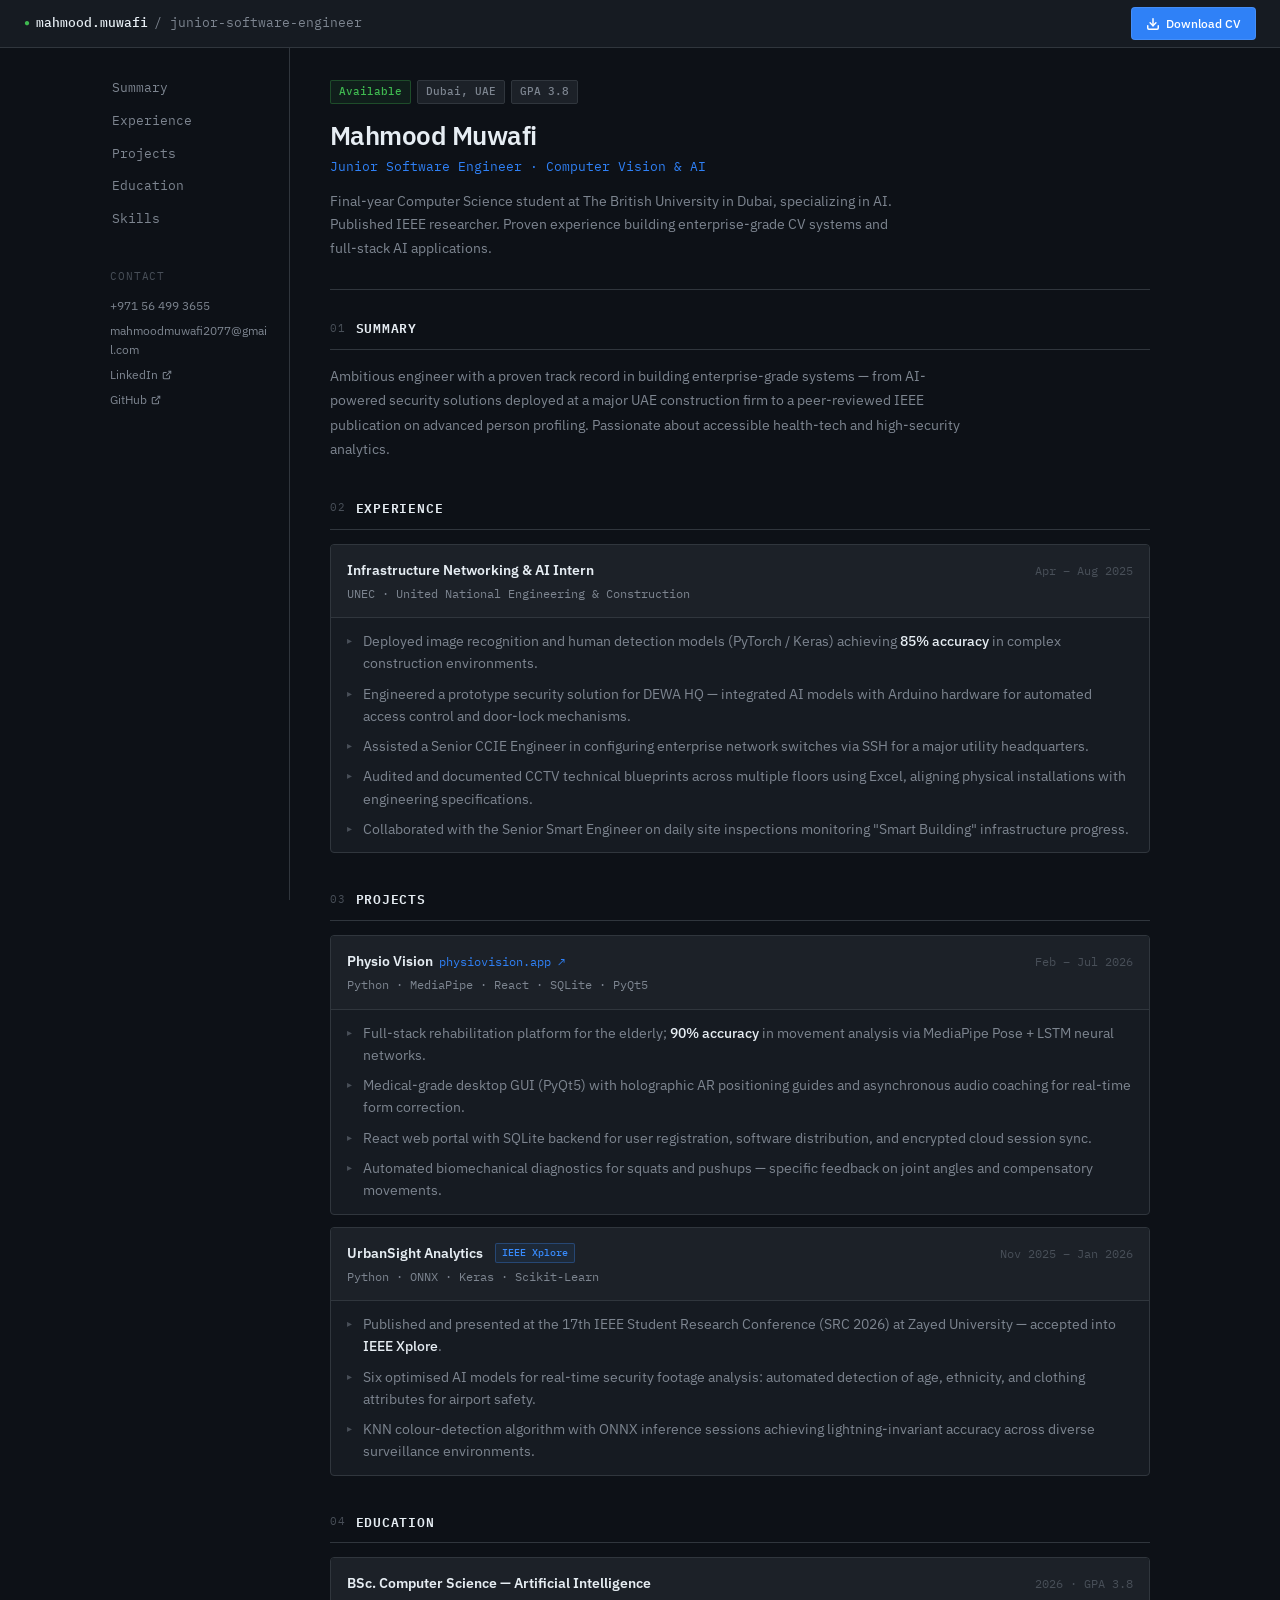
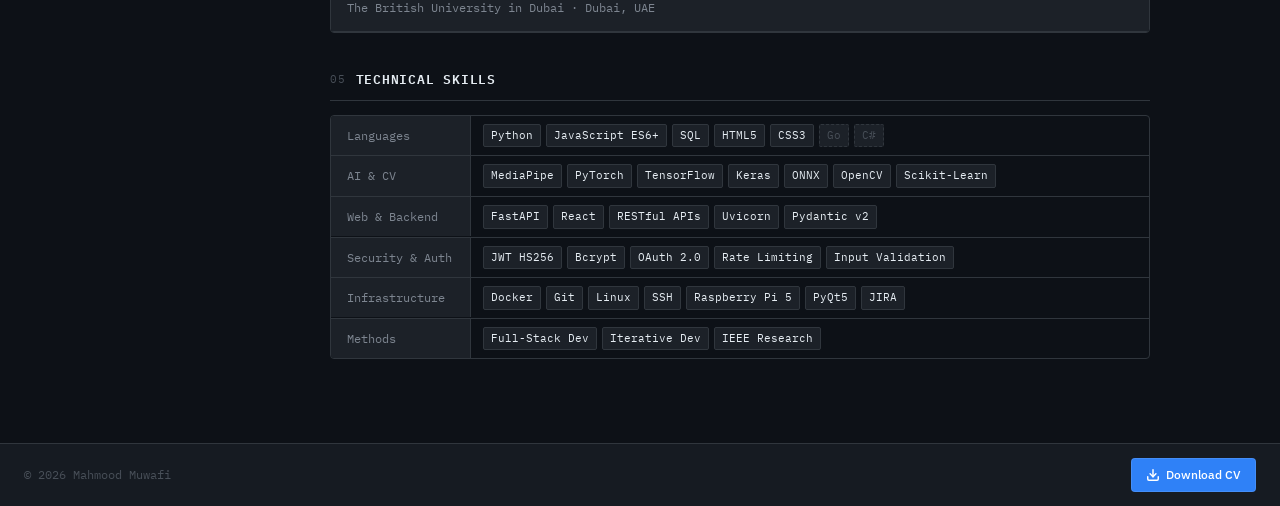
==== index.html @ f685f563 "Add files via upload" ====
<!DOCTYPE html>
<html lang="en">
<head>
  <meta charset="UTF-8" />
  <meta name="viewport" content="width=device-width, initial-scale=1.0" />
  <title>Mahmood Muwafi — Software Engineer</title>
  <link rel="stylesheet" href="style.css" />
  <link rel="preconnect" href="https://fonts.googleapis.com" />
  <link rel="preconnect" href="https://fonts.gstatic.com" crossorigin />
  <link href="https://fonts.googleapis.com/css2?family=IBM+Plex+Mono:wght@400;500&family=IBM+Plex+Sans:wght@300;400;500;600&display=swap" rel="stylesheet" />
</head>
<body>

  <!-- NAV -->
  <header class="nav">
    <div class="nav-left">
      <span class="nav-badge">●</span>
      <span class="nav-name">mahmood.muwafi</span>
      <span class="nav-role">/ junior-software-engineer</span>
    </div>
    <a class="btn-download" href="Resume2026.docx" download>
      <svg width="14" height="14" viewBox="0 0 24 24" fill="none" stroke="currentColor" stroke-width="2.5" stroke-linecap="round" stroke-linejoin="round"><path d="M21 15v4a2 2 0 0 1-2 2H5a2 2 0 0 1-2-2v-4"/><polyline points="7 10 12 15 17 10"/><line x1="12" y1="15" x2="12" y2="3"/></svg>
      Download CV
    </a>
  </header>

  <div class="layout">

    <!-- SIDEBAR -->
    <aside class="sidebar">
      <nav class="sidenav">
        <a href="#summary" class="sidenav-item">Summary</a>
        <a href="#experience" class="sidenav-item">Experience</a>
        <a href="#projects" class="sidenav-item">Projects</a>
        <a href="#education" class="sidenav-item">Education</a>
        <a href="#skills" class="sidenav-item">Skills</a>
      </nav>
      <div class="sidebar-contacts">
        <span class="sidebar-heading">Contact</span>
        <a href="tel:+971564993655" class="contact-link">+971 56 499 3655</a>
        <a href="mailto:mahmoodmuwafi2077@gmail.com" class="contact-link">mahmoodmuwafi2077@gmail.com</a>
        <a href="https://www.linkedin.com/in/mahmood-mw/" target="_blank" class="contact-link contact-ext">
          LinkedIn
          <svg width="10" height="10" viewBox="0 0 24 24" fill="none" stroke="currentColor" stroke-width="2.5"><path d="M18 13v6a2 2 0 0 1-2 2H5a2 2 0 0 1-2-2V8a2 2 0 0 1 2-2h6"/><polyline points="15 3 21 3 21 9"/><line x1="10" y1="14" x2="21" y2="3"/></svg>
        </a>
        <a href="https://github.com/wideindeed" target="_blank" class="contact-link contact-ext">
          GitHub
          <svg width="10" height="10" viewBox="0 0 24 24" fill="none" stroke="currentColor" stroke-width="2.5"><path d="M18 13v6a2 2 0 0 1-2 2H5a2 2 0 0 1-2-2V8a2 2 0 0 1 2-2h6"/><polyline points="15 3 21 3 21 9"/><line x1="10" y1="14" x2="21" y2="3"/></svg>
        </a>
      </div>
    </aside>

    <!-- MAIN CONTENT -->
    <main class="content">

      <!-- HERO -->
      <section class="hero">
        <div class="hero-meta">
          <span class="chip chip-green">Available</span>
          <span class="chip">Dubai, UAE</span>
          <span class="chip">GPA 3.8</span>
        </div>
        <h1>Mahmood Muwafi</h1>
        <p class="hero-title">Junior Software Engineer · Computer Vision &amp; AI</p>
        <p class="hero-desc">Final-year Computer Science student at The British University in Dubai, specializing in AI. Published IEEE researcher. Proven experience building enterprise-grade CV systems and full-stack AI applications.</p>
      </section>

      <hr class="divider" />

      <!-- SUMMARY -->
      <section class="section" id="summary">
        <h2 class="section-label">
          <span class="label-num">01</span>
          Summary
        </h2>
        <p class="body-text">Ambitious engineer with a proven track record in building enterprise-grade systems — from AI-powered security solutions deployed at a major UAE construction firm to a peer-reviewed IEEE publication on advanced person profiling. Passionate about accessible health-tech and high-security analytics.</p>
      </section>

      <!-- EXPERIENCE -->
      <section class="section" id="experience">
        <h2 class="section-label">
          <span class="label-num">02</span>
          Experience
        </h2>
        <div class="card">
          <div class="card-header">
            <div class="card-header-left">
              <span class="card-title">Infrastructure Networking &amp; AI Intern</span>
              <span class="card-org">UNEC · United National Engineering &amp; Construction</span>
            </div>
            <span class="card-date">Apr – Aug 2025</span>
          </div>
          <ul class="card-list">
            <li>Deployed image recognition and human detection models (PyTorch / Keras) achieving <strong>85% accuracy</strong> in complex construction environments.</li>
            <li>Engineered a prototype security solution for DEWA HQ — integrated AI models with Arduino hardware for automated access control and door-lock mechanisms.</li>
            <li>Assisted a Senior CCIE Engineer in configuring enterprise network switches via SSH for a major utility headquarters.</li>
            <li>Audited and documented CCTV technical blueprints across multiple floors using Excel, aligning physical installations with engineering specifications.</li>
            <li>Collaborated with the Senior Smart Engineer on daily site inspections monitoring "Smart Building" infrastructure progress.</li>
          </ul>
        </div>
      </section>

      <!-- PROJECTS -->
      <section class="section" id="projects">
        <h2 class="section-label">
          <span class="label-num">03</span>
          Projects
        </h2>

        <div class="card">
          <div class="card-header">
            <div class="card-header-left">
              <span class="card-title">
                Physio Vision
                <a href="https://physiovision.app" target="_blank" class="card-link">physiovision.app ↗</a>
              </span>
              <span class="card-org">Python · MediaPipe · React · SQLite · PyQt5</span>
            </div>
            <span class="card-date">Feb – Jul 2026</span>
          </div>
          <ul class="card-list">
            <li>Full-stack rehabilitation platform for the elderly; <strong>90% accuracy</strong> in movement analysis via MediaPipe Pose + LSTM neural networks.</li>
            <li>Medical-grade desktop GUI (PyQt5) with holographic AR positioning guides and asynchronous audio coaching for real-time form correction.</li>
            <li>React web portal with SQLite backend for user registration, software distribution, and encrypted cloud session sync.</li>
            <li>Automated biomechanical diagnostics for squats and pushups — specific feedback on joint angles and compensatory movements.</li>
          </ul>
        </div>

        <div class="card">
          <div class="card-header">
            <div class="card-header-left">
              <span class="card-title">
                UrbanSight Analytics
                <span class="chip chip-blue">IEEE Xplore</span>
              </span>
              <span class="card-org">Python · ONNX · Keras · Scikit-Learn</span>
            </div>
            <span class="card-date">Nov 2025 – Jan 2026</span>
          </div>
          <ul class="card-list">
            <li>Published and presented at the 17th IEEE Student Research Conference (SRC 2026) at Zayed University — accepted into <strong>IEEE Xplore</strong>.</li>
            <li>Six optimised AI models for real-time security footage analysis: automated detection of age, ethnicity, and clothing attributes for airport safety.</li>
            <li>KNN colour-detection algorithm with ONNX inference sessions achieving lightning-invariant accuracy across diverse surveillance environments.</li>
          </ul>
        </div>
      </section>

      <!-- EDUCATION -->
      <section class="section" id="education">
        <h2 class="section-label">
          <span class="label-num">04</span>
          Education
        </h2>
        <div class="card">
          <div class="card-header">
            <div class="card-header-left">
              <span class="card-title">BSc. Computer Science — Artificial Intelligence</span>
              <span class="card-org">The British University in Dubai · Dubai, UAE</span>
            </div>
            <span class="card-date">2026 · GPA 3.8</span>
          </div>
        </div>
      </section>

      <!-- SKILLS -->
      <section class="section" id="skills">
        <h2 class="section-label">
          <span class="label-num">05</span>
          Technical Skills
        </h2>
        <div class="skills-table">
          <div class="skills-row">
            <span class="skills-key">Languages</span>
            <div class="skills-val">
              <span class="tag">Python</span><span class="tag">JavaScript ES6+</span><span class="tag">SQL</span><span class="tag">HTML5</span><span class="tag">CSS3</span><span class="tag tag-dim">Go</span><span class="tag tag-dim">C#</span>
            </div>
          </div>
          <div class="skills-row">
            <span class="skills-key">AI &amp; CV</span>
            <div class="skills-val">
              <span class="tag">MediaPipe</span><span class="tag">PyTorch</span><span class="tag">TensorFlow</span><span class="tag">Keras</span><span class="tag">ONNX</span><span class="tag">OpenCV</span><span class="tag">Scikit-Learn</span>
            </div>
          </div>
          <div class="skills-row">
            <span class="skills-key">Web &amp; Backend</span>
            <div class="skills-val">
              <span class="tag">FastAPI</span><span class="tag">React</span><span class="tag">RESTful APIs</span><span class="tag">Uvicorn</span><span class="tag">Pydantic v2</span>
            </div>
          </div>
          <div class="skills-row">
            <span class="skills-key">Security &amp; Auth</span>
            <div class="skills-val">
              <span class="tag">JWT HS256</span><span class="tag">Bcrypt</span><span class="tag">OAuth 2.0</span><span class="tag">Rate Limiting</span><span class="tag">Input Validation</span>
            </div>
          </div>
          <div class="skills-row">
            <span class="skills-key">Infrastructure</span>
            <div class="skills-val">
              <span class="tag">Docker</span><span class="tag">Git</span><span class="tag">Linux</span><span class="tag">SSH</span><span class="tag">Raspberry Pi 5</span><span class="tag">PyQt5</span><span class="tag">JIRA</span>
            </div>
          </div>
          <div class="skills-row">
            <span class="skills-key">Methods</span>
            <div class="skills-val">
              <span class="tag">Full-Stack Dev</span><span class="tag">Iterative Dev</span><span class="tag">IEEE Research</span>
            </div>
          </div>
        </div>
      </section>

    </main>
  </div>

  <footer class="footer">
    <span class="footer-copy">© 2026 Mahmood Muwafi</span>
    <a class="btn-download" href="Resume2026.docx" download>
      <svg width="14" height="14" viewBox="0 0 24 24" fill="none" stroke="currentColor" stroke-width="2.5" stroke-linecap="round" stroke-linejoin="round"><path d="M21 15v4a2 2 0 0 1-2 2H5a2 2 0 0 1-2-2v-4"/><polyline points="7 10 12 15 17 10"/><line x1="12" y1="15" x2="12" y2="3"/></svg>
      Download CV
    </a>
  </footer>

</body>
</html>
---- style.css ----
/* ── Reset ── */
*, *::before, *::after { box-sizing: border-box; margin: 0; padding: 0; }

/* ── Variables: Dark Slate IDE Theme ── */
:root {
  --bg:          #0d1117;
  --bg-raised:   #161b22;
  --bg-overlay:  #1c2128;
  --border:      #30363d;
  --border-hi:   #484f58;

  --text:        #e6edf3;
  --text-muted:  #7d8590;
  --text-dim:    #484f58;

  --accent:      #2f81f7;
  --accent-dim:  #1f6feb;
  --green:       #3fb950;
  --blue-chip:   #388bfd;

  --font-sans:   'IBM Plex Sans', 'Segoe UI', system-ui, sans-serif;
  --font-mono:   'IBM Plex Mono', 'Fira Code', 'Cascadia Code', monospace;

  --max:         1100px;
  --sidebar-w:   200px;
}

html { scroll-behavior: smooth; }

body {
  background: var(--bg);
  color: var(--text);
  font-family: var(--font-sans);
  font-size: 14px;
  line-height: 1.6;
  -webkit-font-smoothing: antialiased;
}

/* ── Nav ── */
.nav {
  position: sticky;
  top: 0;
  z-index: 200;
  background: var(--bg-raised);
  border-bottom: 1px solid var(--border);
  display: flex;
  align-items: center;
  justify-content: space-between;
  height: 48px;
  padding: 0 24px;
}

.nav-left {
  display: flex;
  align-items: center;
  gap: 6px;
  font-family: var(--font-mono);
  font-size: 13px;
}

.nav-badge {
  color: var(--green);
  font-size: 10px;
  line-height: 1;
}

.nav-name {
  color: var(--text);
  font-weight: 500;
}

.nav-role {
  color: var(--text-muted);
  font-weight: 400;
}

/* ── Download Button ── */
.btn-download {
  display: inline-flex;
  align-items: center;
  gap: 6px;
  background: var(--accent);
  color: #fff;
  text-decoration: none;
  font-size: 12px;
  font-weight: 500;
  padding: 6px 14px;
  border-radius: 4px;
  border: 1px solid rgba(255,255,255,0.1);
  white-space: nowrap;
  font-family: var(--font-sans);
}
.btn-download:hover {
  background: var(--accent-dim);
}

/* ── Two-column layout ── */
.layout {
  display: grid;
  grid-template-columns: var(--sidebar-w) 1fr;
  max-width: var(--max);
  margin: 0 auto;
  min-height: calc(100vh - 48px);
}

/* ── Sidebar ── */
.sidebar {
  border-right: 1px solid var(--border);
  padding: 24px 0;
  position: sticky;
  top: 48px;
  height: calc(100vh - 48px);
  overflow-y: auto;
  display: flex;
  flex-direction: column;
  gap: 32px;
}

.sidenav {
  display: flex;
  flex-direction: column;
}

.sidenav-item {
  display: block;
  padding: 6px 20px;
  font-size: 13px;
  color: var(--text-muted);
  text-decoration: none;
  border-left: 2px solid transparent;
  font-family: var(--font-mono);
}
.sidenav-item:hover {
  color: var(--text);
  border-left-color: var(--border-hi);
  background: var(--bg-overlay);
}

.sidebar-contacts {
  padding: 0 20px;
  display: flex;
  flex-direction: column;
  gap: 6px;
}

.sidebar-heading {
  font-size: 11px;
  font-family: var(--font-mono);
  color: var(--text-dim);
  text-transform: uppercase;
  letter-spacing: 0.08em;
  margin-bottom: 4px;
}

.contact-link {
  font-size: 12px;
  color: var(--text-muted);
  text-decoration: none;
  word-break: break-all;
  display: flex;
  align-items: center;
  gap: 4px;
}
.contact-link:hover { color: var(--accent); }

/* ── Main Content ── */
.content {
  padding: 32px 40px 48px;
  min-width: 0;
}

/* ── Hero ── */
.hero {
  padding-bottom: 28px;
}

.hero-meta {
  display: flex;
  flex-wrap: wrap;
  gap: 6px;
  margin-bottom: 16px;
}

.hero h1 {
  font-size: 26px;
  font-weight: 600;
  letter-spacing: -0.02em;
  line-height: 1.2;
  color: var(--text);
  margin-bottom: 6px;
}

.hero-title {
  font-family: var(--font-mono);
  font-size: 13px;
  color: var(--accent);
  margin-bottom: 12px;
}

.hero-desc {
  font-size: 14px;
  color: var(--text-muted);
  max-width: 580px;
  line-height: 1.7;
}

/* ── Chips / Badges ── */
.chip {
  display: inline-flex;
  align-items: center;
  gap: 4px;
  font-family: var(--font-mono);
  font-size: 11px;
  font-weight: 500;
  padding: 2px 8px;
  border-radius: 2px;
  border: 1px solid var(--border);
  color: var(--text-muted);
  background: var(--bg-overlay);
}
.chip-green {
  color: var(--green);
  border-color: rgba(63,185,80,0.3);
  background: rgba(63,185,80,0.08);
}
.chip-blue {
  color: var(--blue-chip);
  border-color: rgba(56,139,253,0.3);
  background: rgba(56,139,253,0.08);
  font-size: 10px;
  padding: 1px 6px;
  vertical-align: middle;
  margin-left: 6px;
}

/* ── Divider ── */
.divider {
  border: none;
  border-top: 1px solid var(--border);
  margin: 0 0 28px;
}

/* ── Sections ── */
.section {
  margin-bottom: 36px;
}

.section-label {
  display: flex;
  align-items: center;
  gap: 10px;
  font-size: 13px;
  font-weight: 600;
  font-family: var(--font-mono);
  color: var(--text);
  text-transform: uppercase;
  letter-spacing: 0.06em;
  margin-bottom: 14px;
  padding-bottom: 10px;
  border-bottom: 1px solid var(--border);
}

.label-num {
  font-size: 11px;
  color: var(--text-dim);
  font-weight: 400;
}

.body-text {
  font-size: 14px;
  color: var(--text-muted);
  line-height: 1.75;
  max-width: 640px;
}

/* ── Cards ── */
.card {
  border: 1px solid var(--border);
  border-radius: 4px;
  background: var(--bg-raised);
  margin-bottom: 12px;
  overflow: hidden;
}
.card:last-child { margin-bottom: 0; }

.card-header {
  display: flex;
  justify-content: space-between;
  align-items: flex-start;
  gap: 16px;
  padding: 14px 16px;
  border-bottom: 1px solid var(--border);
  background: var(--bg-overlay);
  flex-wrap: wrap;
}

.card-header-left { display: flex; flex-direction: column; gap: 3px; }

.card-title {
  font-size: 14px;
  font-weight: 600;
  color: var(--text);
  display: flex;
  align-items: center;
  flex-wrap: wrap;
  gap: 6px;
}

.card-link {
  font-size: 12px;
  font-weight: 400;
  color: var(--accent);
  text-decoration: none;
  font-family: var(--font-mono);
}
.card-link:hover { text-decoration: underline; }

.card-org {
  font-size: 12px;
  color: var(--text-muted);
  font-family: var(--font-mono);
}

.card-date {
  font-size: 12px;
  color: var(--text-dim);
  white-space: nowrap;
  flex-shrink: 0;
  font-family: var(--font-mono);
  padding-top: 2px;
}

.card-list {
  list-style: none;
  padding: 12px 16px;
  display: flex;
  flex-direction: column;
  gap: 8px;
}

.card-list li {
  font-size: 13.5px;
  color: var(--text-muted);
  padding-left: 16px;
  position: relative;
  line-height: 1.65;
}

.card-list li::before {
  content: '▸';
  position: absolute;
  left: 0;
  color: var(--text-dim);
  font-size: 10px;
  top: 3px;
}

.card-list strong {
  color: var(--text);
  font-weight: 500;
}

/* ── Skills Table ── */
.skills-table {
  border: 1px solid var(--border);
  border-radius: 4px;
  overflow: hidden;
}

.skills-row {
  display: grid;
  grid-template-columns: 140px 1fr;
  align-items: start;
  gap: 0;
  border-bottom: 1px solid var(--border);
}
.skills-row:last-child { border-bottom: none; }

.skills-key {
  font-size: 12px;
  font-family: var(--font-mono);
  color: var(--text-muted);
  padding: 10px 16px;
  background: var(--bg-overlay);
  border-right: 1px solid var(--border);
  display: flex;
  align-items: flex-start;
  white-space: nowrap;
}

.skills-val {
  padding: 8px 12px;
  display: flex;
  flex-wrap: wrap;
  gap: 5px;
  align-content: flex-start;
}

/* ── Tags ── */
.tag {
  font-family: var(--font-mono);
  font-size: 11px;
  color: var(--text);
  background: var(--bg-overlay);
  border: 1px solid var(--border);
  border-radius: 2px;
  padding: 2px 7px;
}
.tag-dim {
  color: var(--text-dim);
  border-style: dashed;
}

/* ── Footer ── */
.footer {
  border-top: 1px solid var(--border);
  background: var(--bg-raised);
  display: flex;
  align-items: center;
  justify-content: space-between;
  padding: 14px 24px;
  flex-wrap: wrap;
  gap: 10px;
}

.footer-copy {
  font-size: 12px;
  font-family: var(--font-mono);
  color: var(--text-dim);
}

/* ── Responsive ── */
@media (max-width: 768px) {
  .layout {
    grid-template-columns: 1fr;
  }

  .sidebar {
    position: static;
    height: auto;
    border-right: none;
    border-bottom: 1px solid var(--border);
    flex-direction: row;
    flex-wrap: wrap;
    padding: 12px 16px;
    gap: 16px;
  }

  .sidenav {
    flex-direction: row;
    flex-wrap: wrap;
    gap: 2px;
  }

  .sidenav-item {
    border-left: none;
    border-bottom: 2px solid transparent;
    padding: 4px 10px;
    border-radius: 3px;
  }
  .sidenav-item:hover {
    border-left-color: transparent;
    border-bottom-color: var(--border-hi);
  }

  .sidebar-contacts {
    flex-direction: row;
    flex-wrap: wrap;
    gap: 8px 16px;
    padding: 0;
    align-items: center;
  }

  .sidebar-heading { display: none; }

  .content {
    padding: 20px 16px 40px;
  }

  .skills-row {
    grid-template-columns: 100px 1fr;
  }

  .card-header {
    flex-direction: column;
    gap: 6px;
  }

  .nav-role { display: none; }
}

@media (max-width: 480px) {
  .skills-row {
    grid-template-columns: 1fr;
  }
  .skills-key {
    border-right: none;
    border-bottom: 1px solid var(--border);
    padding: 8px 12px;
  }
}
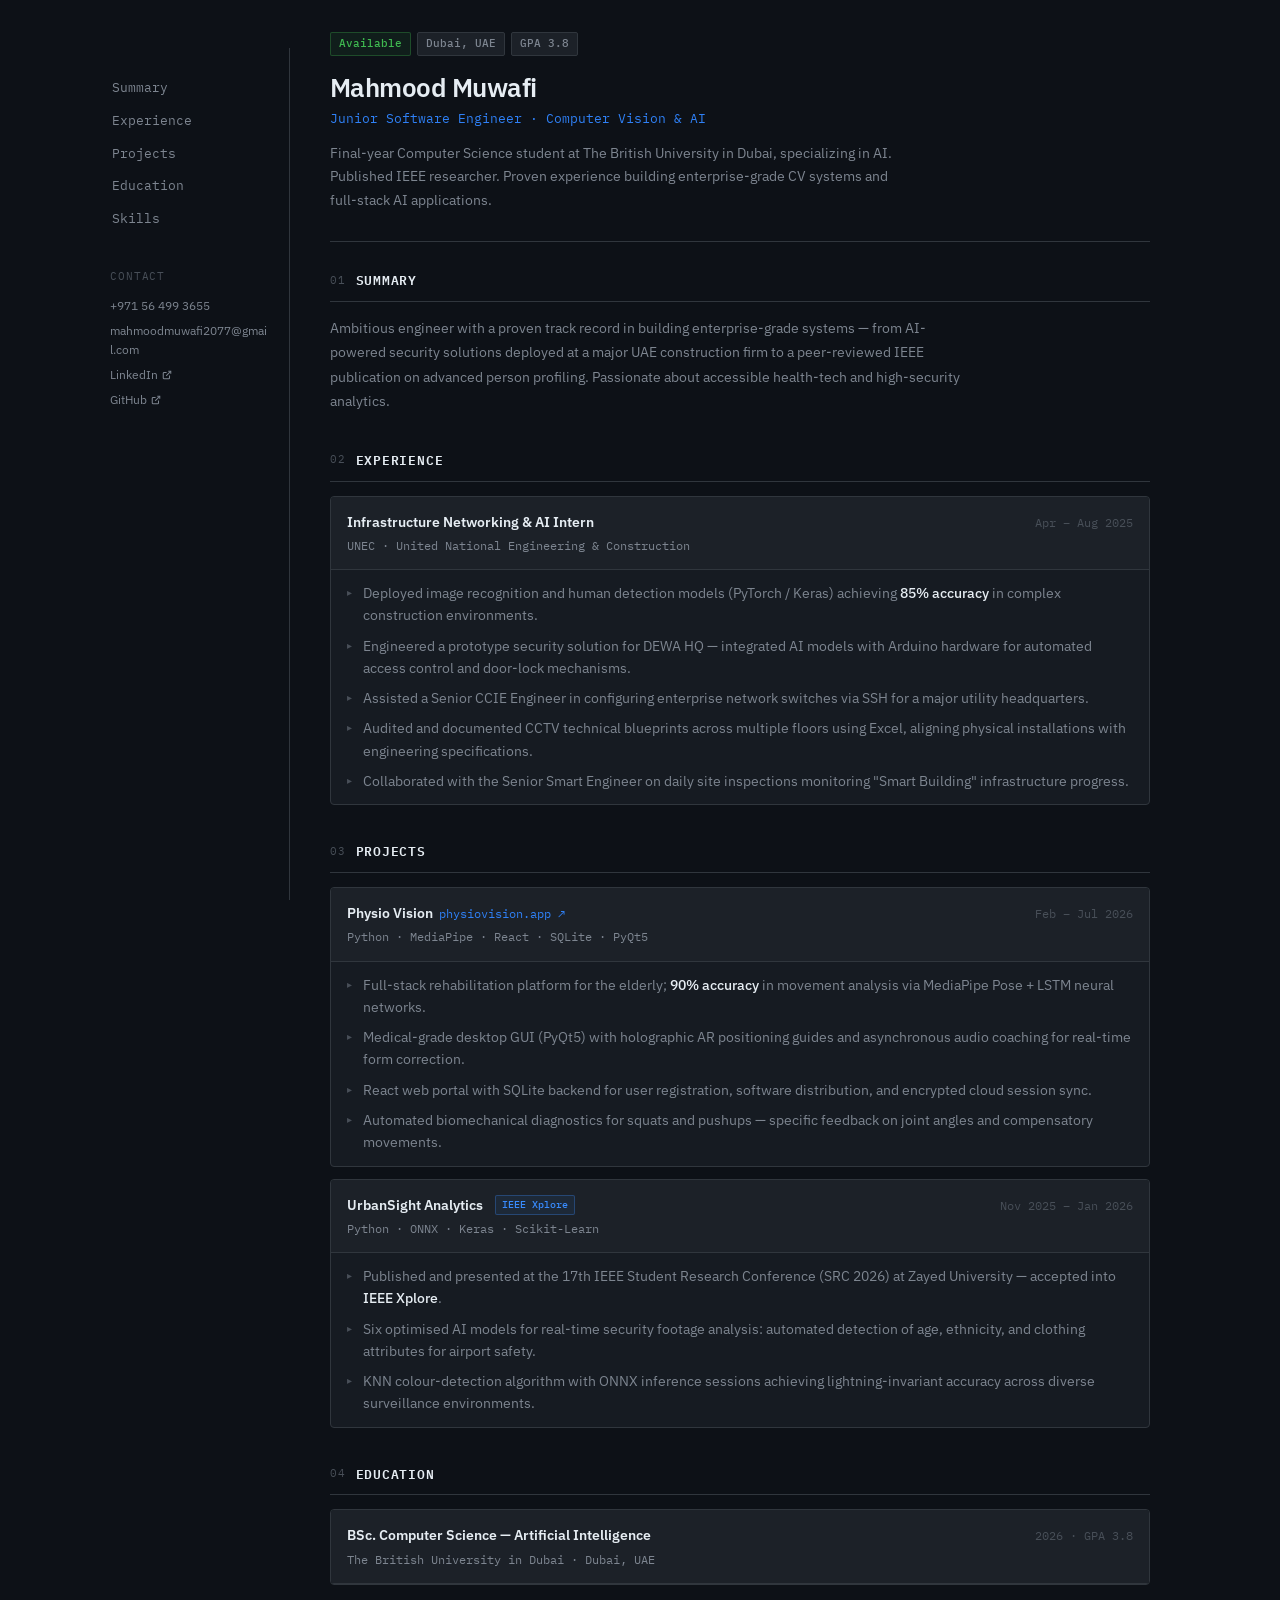
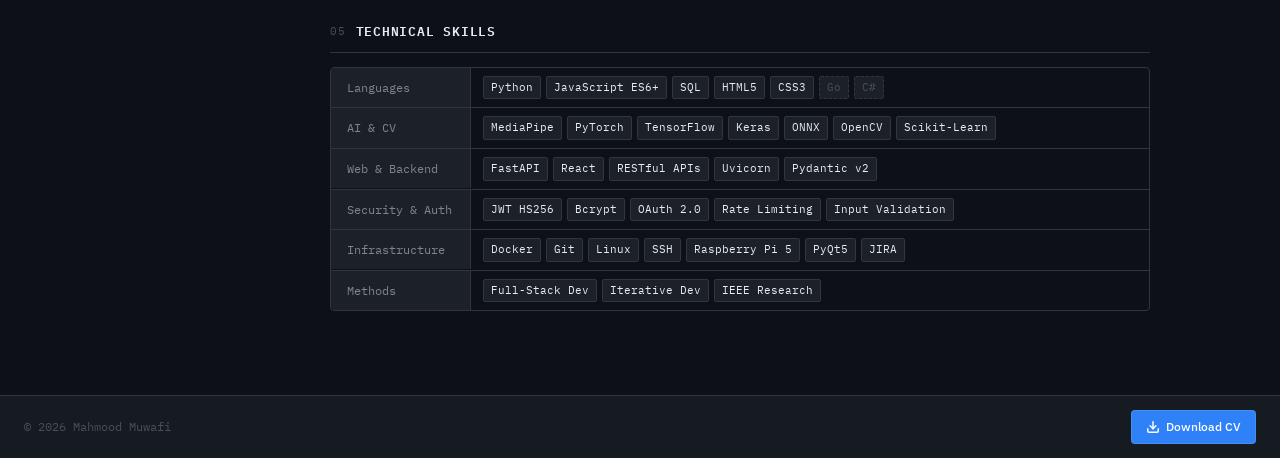
==== commit 9371bd44: "Add files via upload" ====
--- a/index.html
+++ b/index.html
@@ -11,18 +11,7 @@
 </head>
 <body>
 
-  <!-- NAV -->
-  <header class="nav">
-    <div class="nav-left">
-      <span class="nav-badge">●</span>
-      <span class="nav-name">mahmood.muwafi</span>
-      <span class="nav-role">/ junior-software-engineer</span>
-    </div>
-    <a class="btn-download" href="Resume2026.docx" download>
-      <svg width="14" height="14" viewBox="0 0 24 24" fill="none" stroke="currentColor" stroke-width="2.5" stroke-linecap="round" stroke-linejoin="round"><path d="M21 15v4a2 2 0 0 1-2 2H5a2 2 0 0 1-2-2v-4"/><polyline points="7 10 12 15 17 10"/><line x1="12" y1="15" x2="12" y2="3"/></svg>
-      Download CV
-    </a>
-  </header>
+
 
   <div class="layout">
 
